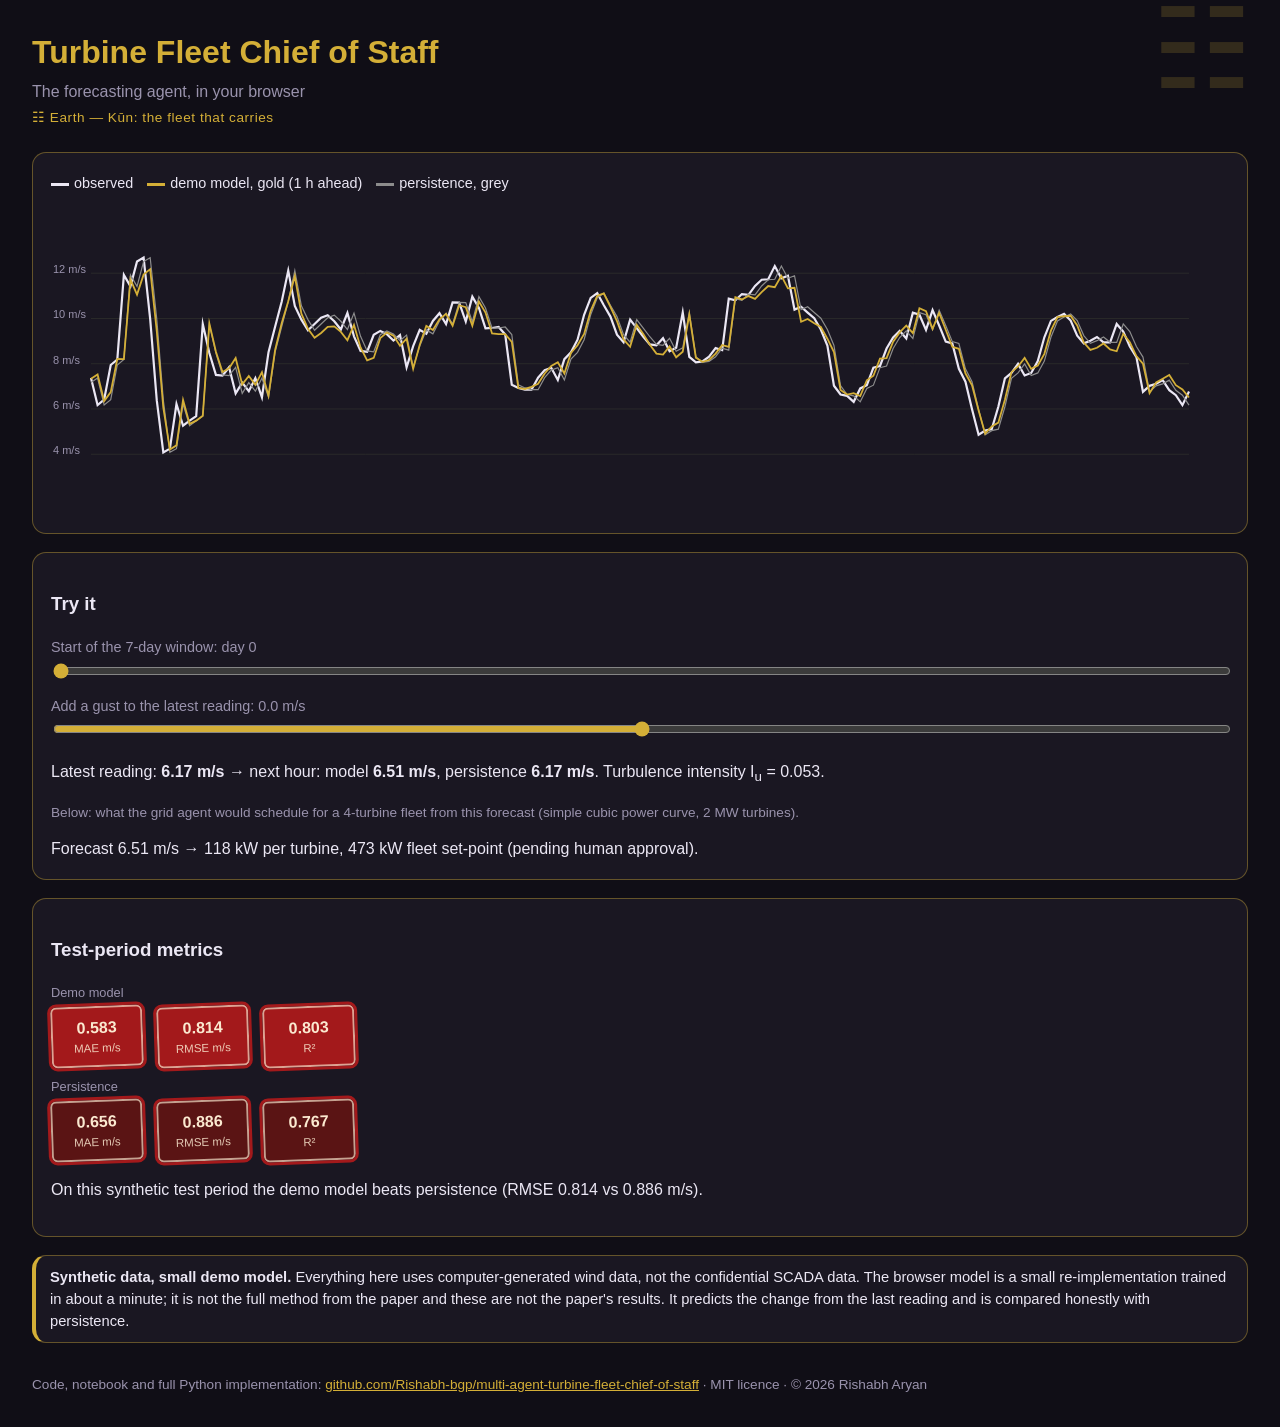
==== demo/index.html @ 7d39b8fb "Self-contained notebook, residual-on-persistence training, live demo, tests, pinned requirements, da" ====
<!doctype html><html lang="en"><head><meta charset="utf-8"><meta name="color-scheme" content="dark"><meta name="viewport" content="width=device-width,initial-scale=1">
<title>Turbine Fleet Chief of Staff — live demo on synthetic wind data</title><meta name="description" content="The forecasting agent, in your browser. Interactive wind speed forecast vs persistence on synthetic data.">
<link rel="stylesheet" href="style.css"></head><body class="stack">
<header><div class="tri" aria-hidden="true">☷</div><h1>Turbine Fleet Chief of Staff</h1><p>The forecasting agent, in your browser</p><p class="tricap">☷ Earth — Kūn: the fleet that carries</p></header>
<main>
<section class="card wide"><div class="legend"><span><i style="background:var(--obs)"></i>observed</span><span><i style="background:var(--model)"></i>demo model, gold (1 h ahead)</span><span><i style="background:var(--pers)"></i>persistence, grey</span></div>
<canvas id="chart" aria-label="One week of synthetic wind speed with the demo model forecast and the persistence forecast"></canvas></section>
<section class="card"><h3>Try it</h3>
<label>Start of the 7-day window: day <span id="startv"></span></label><input id="start" type="range" min="0" value="0">
<label>Add a gust to the latest reading: <span id="gustv"></span> m/s</label><input id="gust" type="range" min="-4" max="4" step="0.1" value="0">
<p id="whatif"></p><p class="cap">Below: what the grid agent would schedule for a 4-turbine fleet from this forecast (simple cubic power curve, 2 MW turbines).</p><div id="extra"></div></section>
<section class="card"><h3>Test-period metrics</h3><div id="metrics"></div><p id="verdict"></p></section>
<section class="card wide warn"><b>Synthetic data, small demo model.</b> Everything here uses computer-generated wind data, not the confidential SCADA data. The browser model is a small re-implementation trained in about a minute; it is not the full method from the paper and these are not the paper's results. It predicts the change from the last reading and is compared honestly with persistence.</section>
</main>
<footer>Code, notebook and full Python implementation: <a href="https://github.com/Rishabh-bgp/multi-agent-turbine-fleet-chief-of-staff">github.com/Rishabh-bgp/multi-agent-turbine-fleet-chief-of-staff</a> · MIT licence · © 2026 Rishabh Aryan</footer>
<script>window.DEMO_CFG={extra:(r,w)=>{const v=w[w.length-1]+r.change,pc=x=>x<3?0:x>12?2000:2000*((x-3)/9)**3;document.getElementById('extra').innerHTML=`Forecast ${v.toFixed(2)} m/s → ${pc(v).toFixed(0)} kW per turbine, ${(4*pc(v)).toFixed(0)} kW fleet set-point (pending human approval).`;}};</script><script src="data.js"></script><script src="model.js"></script><script src="app.js"></script></body></html>
---- demo/style.css ----
:root{--bg:#100e16;--panel:#1a1722;--ink:#ebe7f4;--muted:#9a93ad;--accent:#d4af37;--obs:#ebe7f4;--pers:#8c8c8c;--model:#d4af37;--grid:#2a2a2a}
*{box-sizing:border-box}body{margin:0;background:var(--bg);color:var(--ink);font-family:'Helvetica Neue', Arial, sans-serif;line-height:1.5}
header{padding:28px 32px 8px}h1{margin:0;font-size:2rem;color:var(--accent)}header p{margin:4px 0 0;color:var(--muted)}
main{display:grid;gap:18px;padding:16px 32px 32px}.card{background:var(--panel);border:1px solid #d4af3766;border-radius:14px;padding:18px;transition:box-shadow .25s,border-color .25s}.card:hover{border-color:#d4af37;box-shadow:0 0 22px #d4af3740}
header{position:relative;overflow:hidden}.tri{position:absolute;right:28px;top:-6px;font-size:7rem;color:#d4af37;opacity:.18;line-height:1}.tricap{color:#d4af37;font-size:.85rem;letter-spacing:.04em}
.seals{display:flex;flex-wrap:wrap;gap:14px}.seal{background:#a3191b;color:#fbe9d0;border:2px solid #fbe9d0aa;outline:3px solid #a3191b;border-radius:6px;padding:8px 12px;text-align:center;font-weight:700;transform:rotate(-2deg);box-shadow:0 0 0 #0000;transition:box-shadow .25s,transform .25s;min-width:92px}.seal:hover{transform:rotate(0);box-shadow:0 0 18px #d4af3760}.seal small{display:block;font-weight:400;opacity:.85;font-size:.72rem}.seal.p{background:#5a1414}
.grp{color:var(--muted);font-size:.8rem;margin:10px 0 4px}
canvas{width:100%;height:320px;display:block}.legend span{margin-right:14px;font-size:.9rem}.legend i{display:inline-block;width:18px;height:3px;vertical-align:middle;margin-right:5px}
label{display:block;margin:10px 0 2px;color:var(--muted);font-size:.9rem}input[type=range]{width:100%;accent-color:var(--accent)}
table{border-collapse:collapse;width:100%}td,th{padding:6px 8px;border-bottom:1px solid var(--grid);text-align:right}td:first-child,th:first-child{text-align:left}
.warn{border-left:4px solid var(--accent);padding:10px 14px;font-size:.92rem}footer{padding:0 32px 32px;color:var(--muted);font-size:.85rem}a{color:var(--accent)}
.bar{display:inline-block;width:3.6%;margin-right:.5%;background:var(--accent);vertical-align:bottom;border-radius:3px 3px 0 0}.cap{color:var(--muted);font-size:.85rem}
.gate{height:16px;background:var(--grid);border-radius:8px;overflow:hidden}.gate div{height:100%;background:var(--model)}
.side main{grid-template-columns:2fr 1fr}.side .wide{grid-column:1/-1}.dash main{grid-template-columns:1fr 1fr}.dash .wide{grid-column:1/-1}
.center{max-width:860px;margin:auto;text-align:left}.center header{text-align:center}
@media(max-width:800px){.side main,.dash main{grid-template-columns:1fr}}
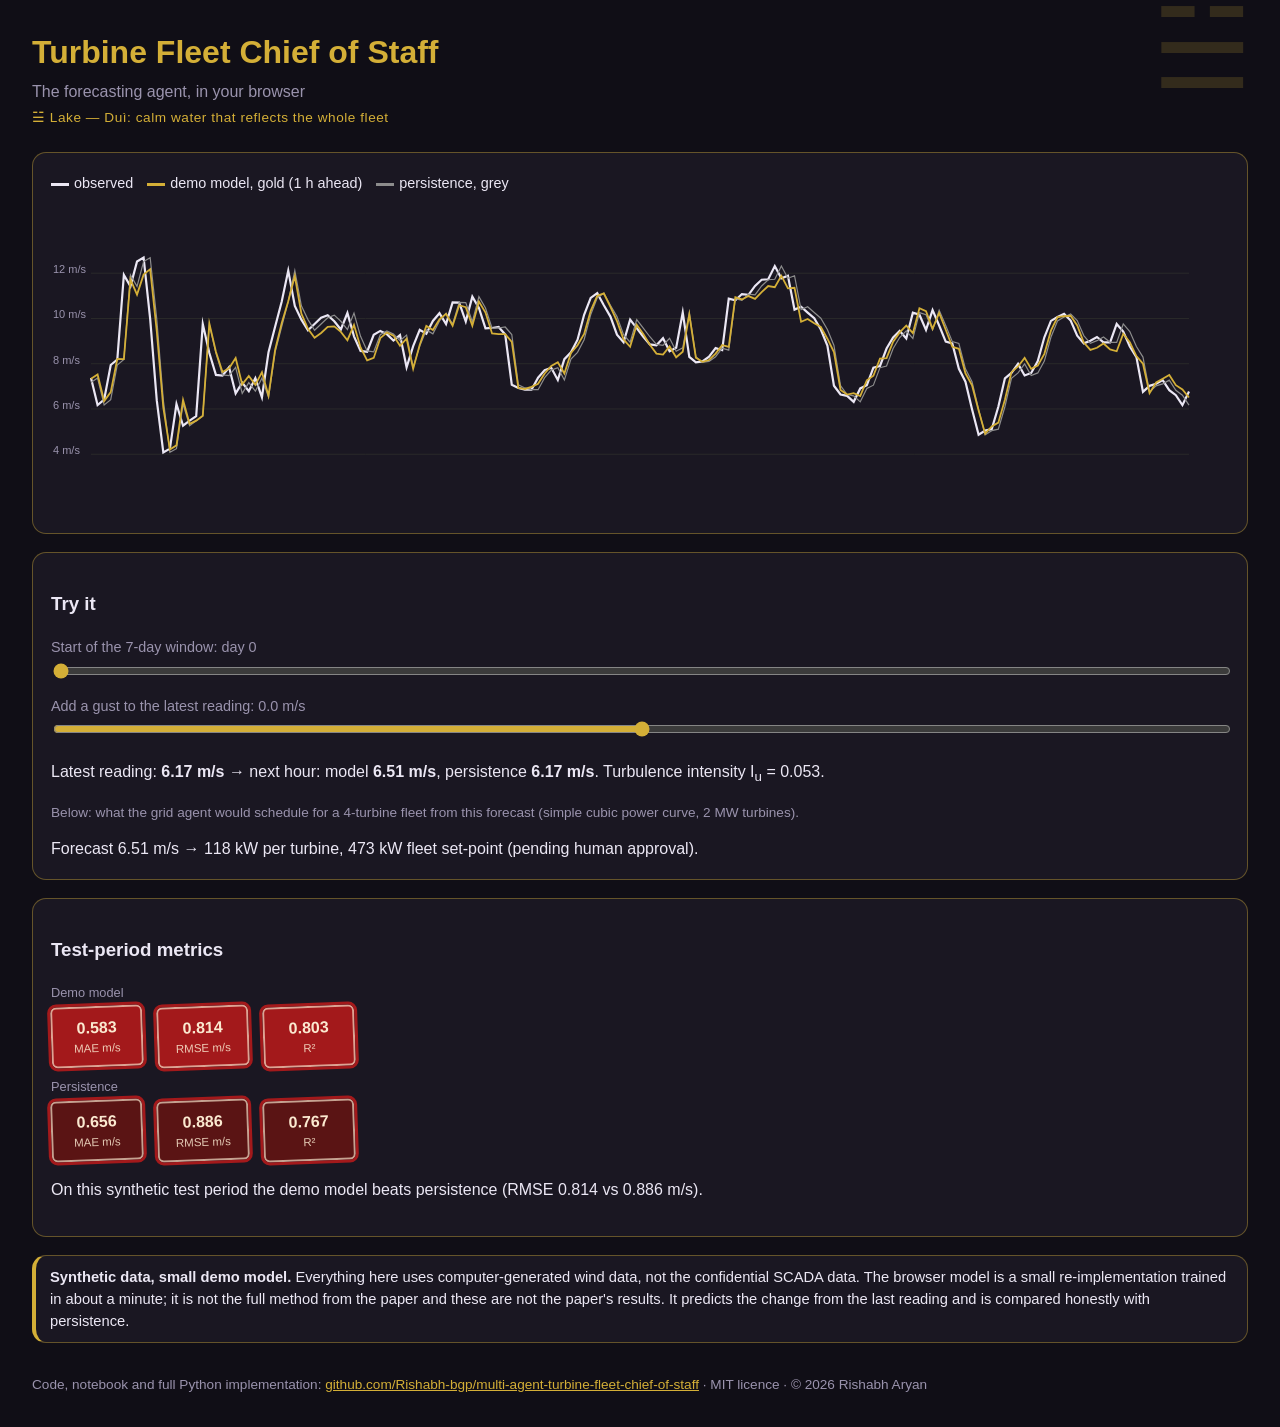
==== commit 9ad31d2a: "Trigram update (☷ Kun / ☱ Dui), README and demo refresh" ====
--- a/demo/index.html
+++ b/demo/index.html
@@ -1,7 +1,7 @@
 <!doctype html><html lang="en"><head><meta charset="utf-8"><meta name="color-scheme" content="dark"><meta name="viewport" content="width=device-width,initial-scale=1">
 <title>Turbine Fleet Chief of Staff — live demo on synthetic wind data</title><meta name="description" content="The forecasting agent, in your browser. Interactive wind speed forecast vs persistence on synthetic data.">
 <link rel="stylesheet" href="style.css"></head><body class="stack">
-<header><div class="tri" aria-hidden="true">☷</div><h1>Turbine Fleet Chief of Staff</h1><p>The forecasting agent, in your browser</p><p class="tricap">☷ Earth — Kūn: the fleet that carries</p></header>
+<header><div class="tri" aria-hidden="true">☱</div><h1>Turbine Fleet Chief of Staff</h1><p>The forecasting agent, in your browser</p><p class="tricap">☱ Lake — Duì: calm water that reflects the whole fleet</p></header>
 <main>
 <section class="card wide"><div class="legend"><span><i style="background:var(--obs)"></i>observed</span><span><i style="background:var(--model)"></i>demo model, gold (1 h ahead)</span><span><i style="background:var(--pers)"></i>persistence, grey</span></div>
 <canvas id="chart" aria-label="One week of synthetic wind speed with the demo model forecast and the persistence forecast"></canvas></section>
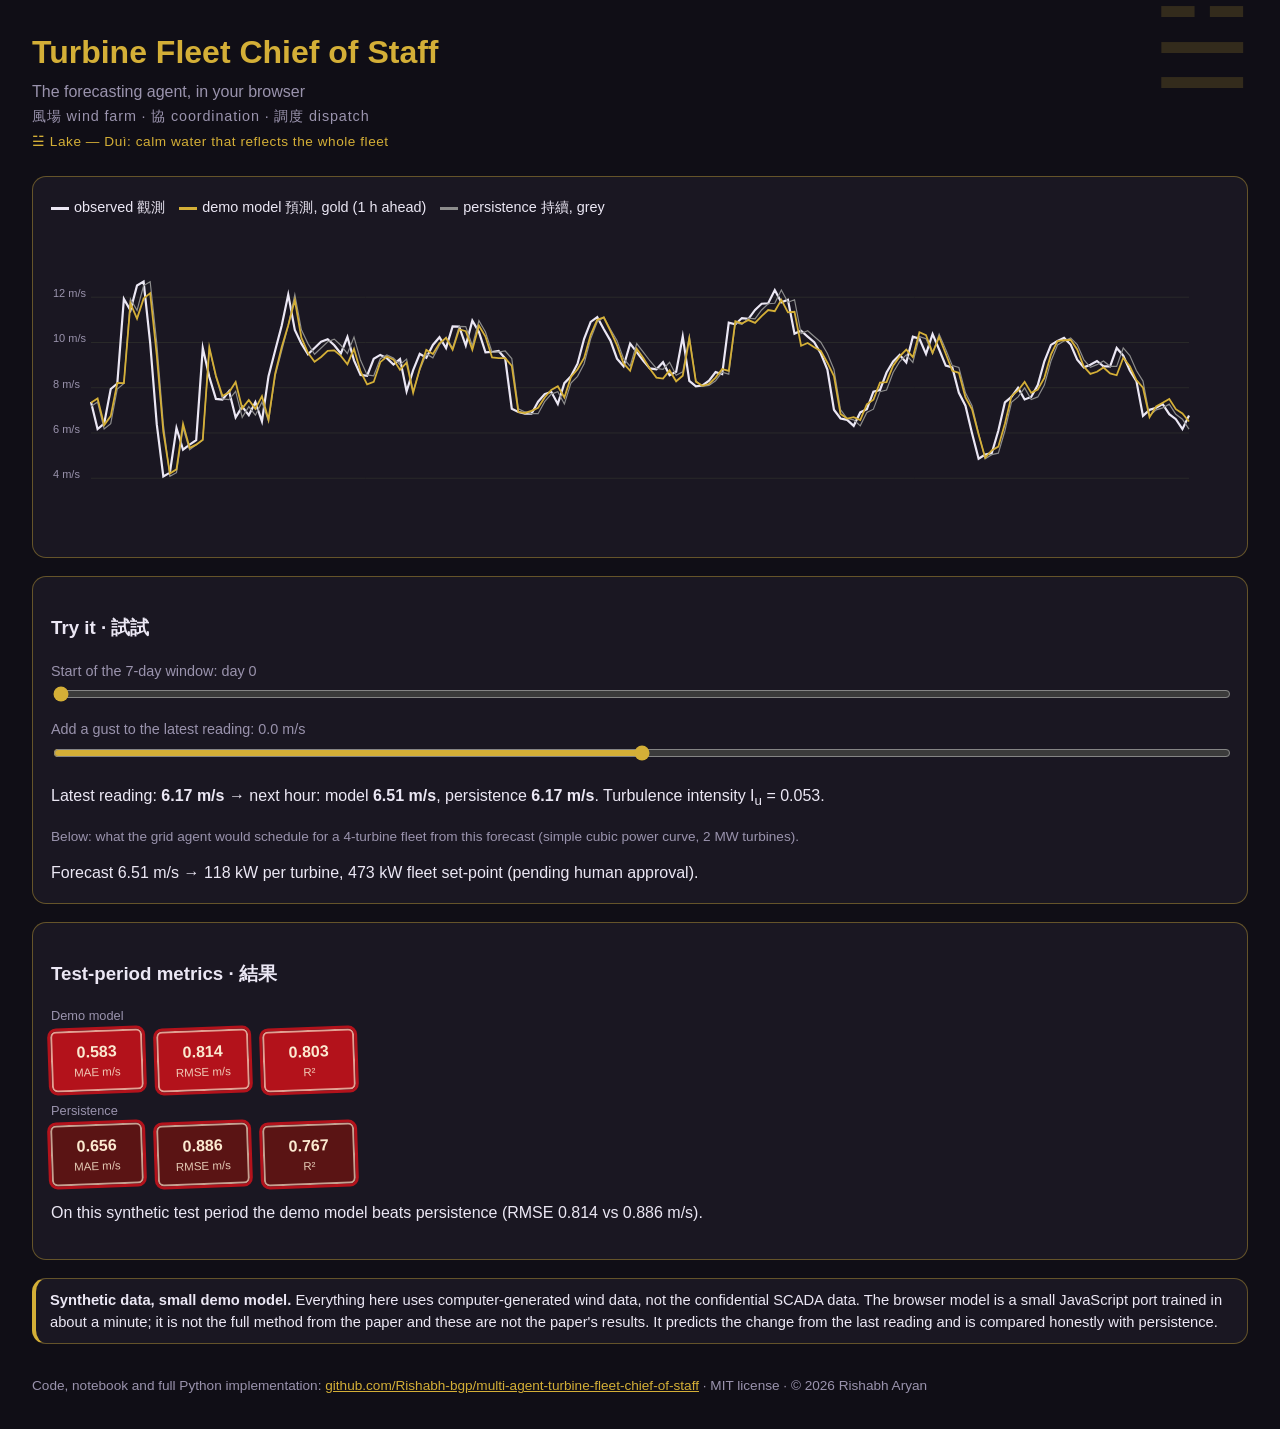
==== commit 971931b2: "Style: crimson #b3121b, US spelling, reference-implementation wording, bilingual demo labels, clean " ====
--- a/demo/index.html
+++ b/demo/index.html
@@ -1,16 +1,16 @@
 <!doctype html><html lang="en"><head><meta charset="utf-8"><meta name="color-scheme" content="dark"><meta name="viewport" content="width=device-width,initial-scale=1">
 <title>Turbine Fleet Chief of Staff — live demo on synthetic wind data</title><meta name="description" content="The forecasting agent, in your browser. Interactive wind speed forecast vs persistence on synthetic data.">
 <link rel="stylesheet" href="style.css"></head><body class="stack">
-<header><div class="tri" aria-hidden="true">☱</div><h1>Turbine Fleet Chief of Staff</h1><p>The forecasting agent, in your browser</p><p class="tricap">☱ Lake — Duì: calm water that reflects the whole fleet</p></header>
+<header><div class="tri" aria-hidden="true">☱</div><h1>Turbine Fleet Chief of Staff</h1><p>The forecasting agent, in your browser</p><p class="bil">風場 wind farm · 協 coordination · 調度 dispatch</p><p class="tricap">☱ Lake — Duì: calm water that reflects the whole fleet</p></header>
 <main>
-<section class="card wide"><div class="legend"><span><i style="background:var(--obs)"></i>observed</span><span><i style="background:var(--model)"></i>demo model, gold (1 h ahead)</span><span><i style="background:var(--pers)"></i>persistence, grey</span></div>
+<section class="card wide"><div class="legend"><span><i style="background:var(--obs)"></i>observed 觀測</span><span><i style="background:var(--model)"></i>demo model 預測, gold (1 h ahead)</span><span><i style="background:var(--pers)"></i>persistence 持續, grey</span></div>
 <canvas id="chart" aria-label="One week of synthetic wind speed with the demo model forecast and the persistence forecast"></canvas></section>
-<section class="card"><h3>Try it</h3>
+<section class="card"><h3>Try it · 試試</h3>
 <label>Start of the 7-day window: day <span id="startv"></span></label><input id="start" type="range" min="0" value="0">
 <label>Add a gust to the latest reading: <span id="gustv"></span> m/s</label><input id="gust" type="range" min="-4" max="4" step="0.1" value="0">
 <p id="whatif"></p><p class="cap">Below: what the grid agent would schedule for a 4-turbine fleet from this forecast (simple cubic power curve, 2 MW turbines).</p><div id="extra"></div></section>
-<section class="card"><h3>Test-period metrics</h3><div id="metrics"></div><p id="verdict"></p></section>
-<section class="card wide warn"><b>Synthetic data, small demo model.</b> Everything here uses computer-generated wind data, not the confidential SCADA data. The browser model is a small re-implementation trained in about a minute; it is not the full method from the paper and these are not the paper's results. It predicts the change from the last reading and is compared honestly with persistence.</section>
+<section class="card"><h3>Test-period metrics · 結果</h3><div id="metrics"></div><p id="verdict"></p></section>
+<section class="card wide warn"><b>Synthetic data, small demo model.</b> Everything here uses computer-generated wind data, not the confidential SCADA data. The browser model is a small JavaScript port trained in about a minute; it is not the full method from the paper and these are not the paper's results. It predicts the change from the last reading and is compared honestly with persistence.</section>
 </main>
-<footer>Code, notebook and full Python implementation: <a href="https://github.com/Rishabh-bgp/multi-agent-turbine-fleet-chief-of-staff">github.com/Rishabh-bgp/multi-agent-turbine-fleet-chief-of-staff</a> · MIT licence · © 2026 Rishabh Aryan</footer>
+<footer>Code, notebook and full Python implementation: <a href="https://github.com/Rishabh-bgp/multi-agent-turbine-fleet-chief-of-staff">github.com/Rishabh-bgp/multi-agent-turbine-fleet-chief-of-staff</a> · MIT license · © 2026 Rishabh Aryan</footer>
 <script>window.DEMO_CFG={extra:(r,w)=>{const v=w[w.length-1]+r.change,pc=x=>x<3?0:x>12?2000:2000*((x-3)/9)**3;document.getElementById('extra').innerHTML=`Forecast ${v.toFixed(2)} m/s → ${pc(v).toFixed(0)} kW per turbine, ${(4*pc(v)).toFixed(0)} kW fleet set-point (pending human approval).`;}};</script><script src="data.js"></script><script src="model.js"></script><script src="app.js"></script></body></html>
--- a/demo/style.css
+++ b/demo/style.css
@@ -3,8 +3,8 @@
 header{padding:28px 32px 8px}h1{margin:0;font-size:2rem;color:var(--accent)}header p{margin:4px 0 0;color:var(--muted)}
 main{display:grid;gap:18px;padding:16px 32px 32px}.card{background:var(--panel);border:1px solid #d4af3766;border-radius:14px;padding:18px;transition:box-shadow .25s,border-color .25s}.card:hover{border-color:#d4af37;box-shadow:0 0 22px #d4af3740}
 header{position:relative;overflow:hidden}.tri{position:absolute;right:28px;top:-6px;font-size:7rem;color:#d4af37;opacity:.18;line-height:1}.tricap{color:#d4af37;font-size:.85rem;letter-spacing:.04em}
-.seals{display:flex;flex-wrap:wrap;gap:14px}.seal{background:#a3191b;color:#fbe9d0;border:2px solid #fbe9d0aa;outline:3px solid #a3191b;border-radius:6px;padding:8px 12px;text-align:center;font-weight:700;transform:rotate(-2deg);box-shadow:0 0 0 #0000;transition:box-shadow .25s,transform .25s;min-width:92px}.seal:hover{transform:rotate(0);box-shadow:0 0 18px #d4af3760}.seal small{display:block;font-weight:400;opacity:.85;font-size:.72rem}.seal.p{background:#5a1414}
-.grp{color:var(--muted);font-size:.8rem;margin:10px 0 4px}
+.seals{display:flex;flex-wrap:wrap;gap:14px}.seal{background:#b3121b;color:#fbe9d0;border:2px solid #fbe9d0aa;outline:3px solid #b3121b;border-radius:6px;padding:8px 12px;text-align:center;font-weight:700;transform:rotate(-2deg);box-shadow:0 0 0 #0000;transition:box-shadow .25s,transform .25s;min-width:92px}.seal:hover{transform:rotate(0);box-shadow:0 0 18px #d4af3760}.seal small{display:block;font-weight:400;opacity:.85;font-size:.72rem}.seal.p{background:#5a1414}
+.bil{color:var(--muted);font-size:.9rem;letter-spacing:.06em;margin:2px 0 0}.grp{color:var(--muted);font-size:.8rem;margin:10px 0 4px}
 canvas{width:100%;height:320px;display:block}.legend span{margin-right:14px;font-size:.9rem}.legend i{display:inline-block;width:18px;height:3px;vertical-align:middle;margin-right:5px}
 label{display:block;margin:10px 0 2px;color:var(--muted);font-size:.9rem}input[type=range]{width:100%;accent-color:var(--accent)}
 table{border-collapse:collapse;width:100%}td,th{padding:6px 8px;border-bottom:1px solid var(--grid);text-align:right}td:first-child,th:first-child{text-align:left}
